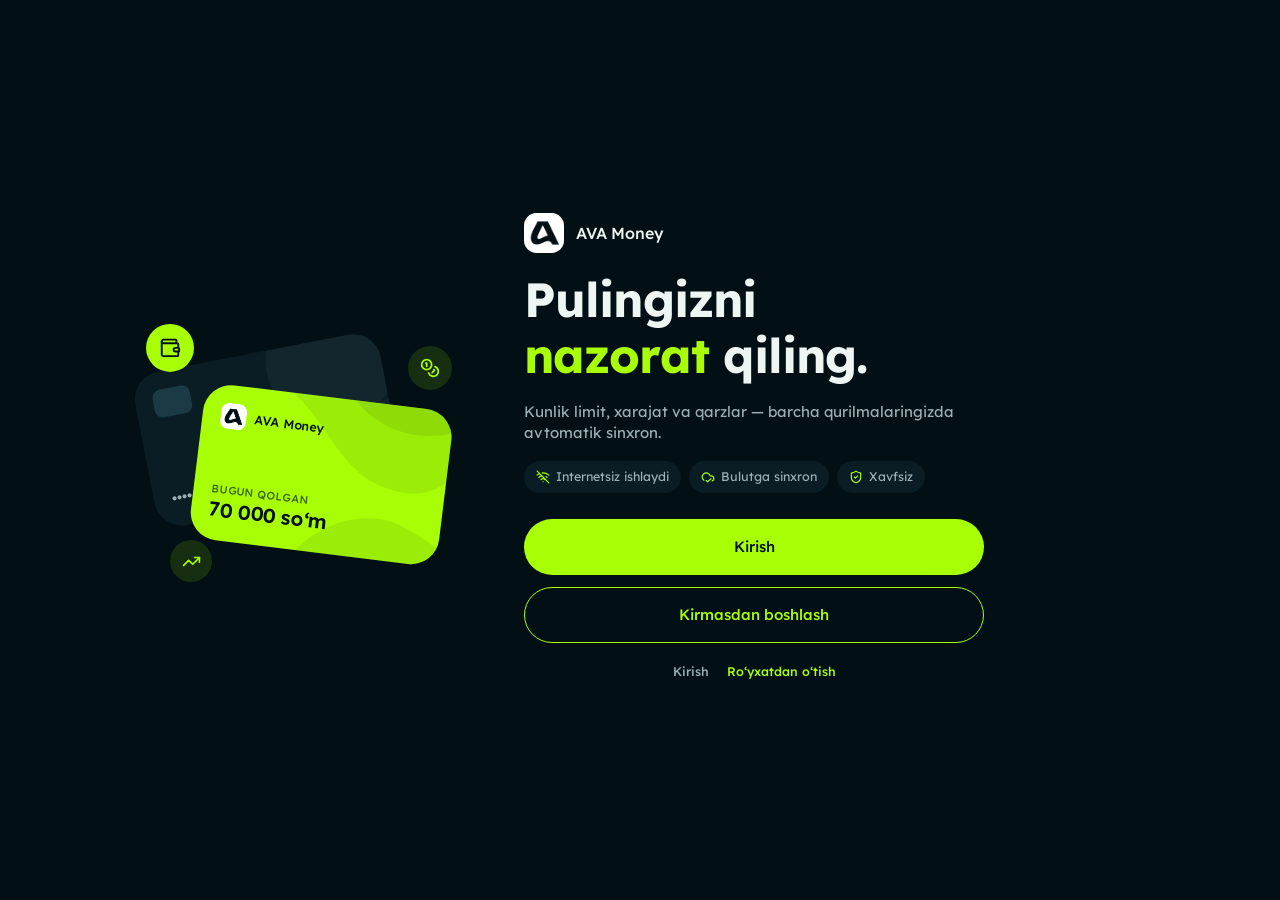
==== index.html @ 89e7044a "Deploy 2026-11-10T18:41:26Z" ====
<!doctype html>
<html lang="uz">
  <head>
    <meta charset="UTF-8" />
    <meta name="viewport" content="width=device-width, initial-scale=1, maximum-scale=1, user-scalable=no, viewport-fit=cover" />
    <meta name="theme-color" content="#020F14" />
    <link rel="icon" type="image/png" href="./favicon.png" />
    <link rel="apple-touch-icon" href="./apple-touch-icon.png" />
    <title>AVA Money</title>
    <script src="https://telegram.org/js/telegram-web-app.js"></script>
    <style>
      @font-face { font-family: 'Lexend-Regular'; src: url('./fonts/Lexend-Regular.ttf') format('truetype'); font-display: swap; }
      @font-face { font-family: 'Lexend-Medium'; src: url('./fonts/Lexend-Medium.ttf') format('truetype'); font-display: swap; }
      @font-face { font-family: 'Lexend-SemiBold'; src: url('./fonts/Lexend-SemiBold.ttf') format('truetype'); font-display: swap; }
      @font-face { font-family: 'Lexend-Bold'; src: url('./fonts/Lexend-Bold.ttf') format('truetype'); font-display: swap; }
      html, body, #root { height: 100%; margin: 0; background: #020F14; }
      body { overflow: hidden; overscroll-behavior: none; -webkit-tap-highlight-color: transparent; -webkit-text-size-adjust: 100%; font-family: 'Lexend-Regular', system-ui, sans-serif; }
      #root { display: flex; flex-direction: column; }
      input, textarea { font-family: inherit; }
      /* Brauzerning o'z fokus ramkasi kerak emas: maydon konteynerining o'z fokus chegarasi bor. */
      input, textarea, select, [contenteditable] { outline: none !important; box-shadow: none; -webkit-tap-highlight-color: transparent; }
      input:focus, textarea:focus { outline: none !important; }
      /* Tugmalar (Pressable → [role=button], [tabindex]) bosilganda brauzer chegarasi chiqmasin. */
      button:focus, [role]:focus, [tabindex]:focus, *:focus-visible { outline: none !important; }
    </style>
    <script type="module" crossorigin src="./assets/index-D7choMnL.js"></script>
  </head>
  <body>
    <div id="root"></div>
  </body>
</html>
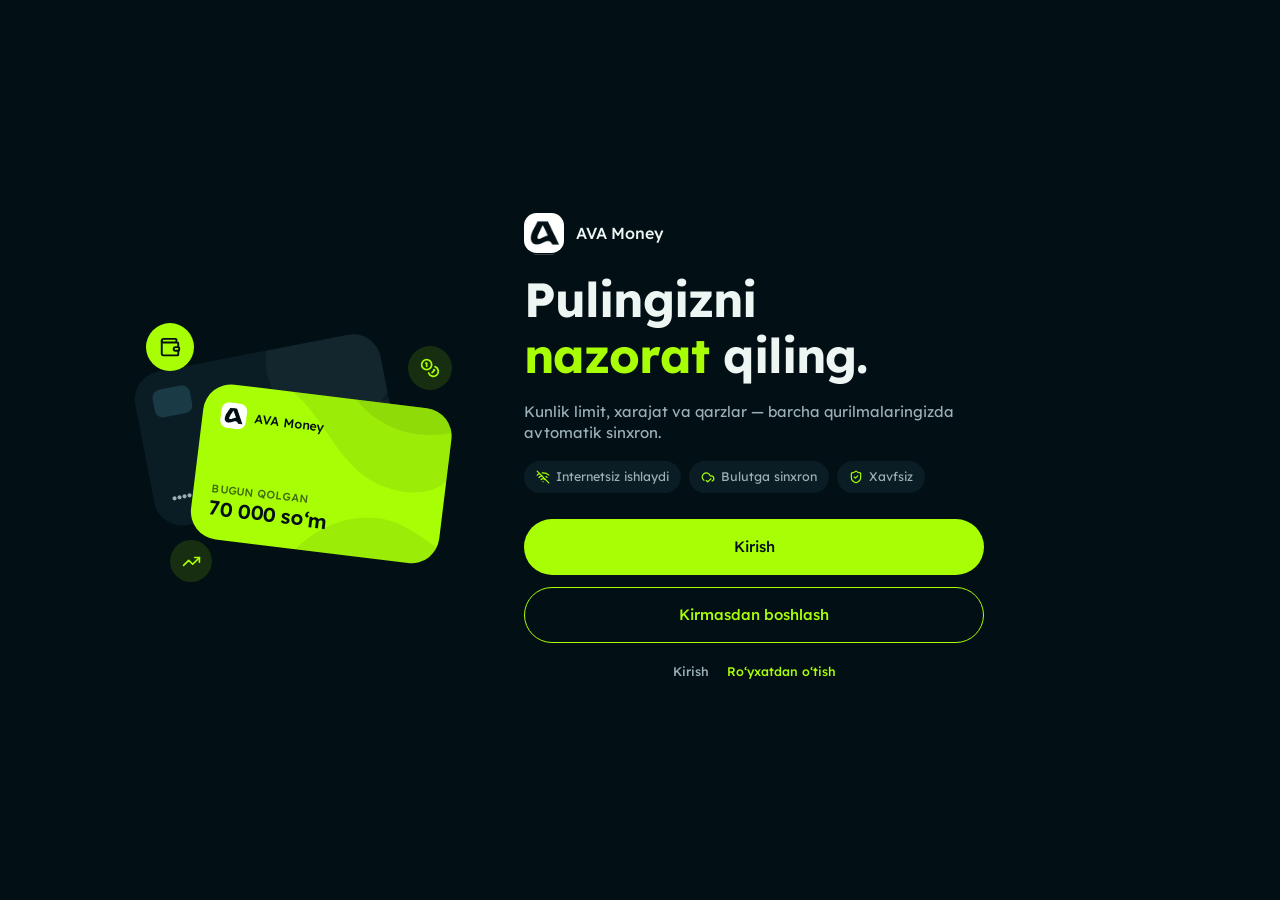
==== commit 6fd443ee: "Deploy 2026-11-10T18:52:54Z" ====
--- a/index.html
+++ b/index.html
@@ -23,7 +23,7 @@
       /* Tugmalar (Pressable → [role=button], [tabindex]) bosilganda brauzer chegarasi chiqmasin. */
       button:focus, [role]:focus, [tabindex]:focus, *:focus-visible { outline: none !important; }
     </style>
-    <script type="module" crossorigin src="./assets/index-D7choMnL.js"></script>
+    <script type="module" crossorigin src="./assets/index-BForHtop.js"></script>
   </head>
   <body>
     <div id="root"></div>
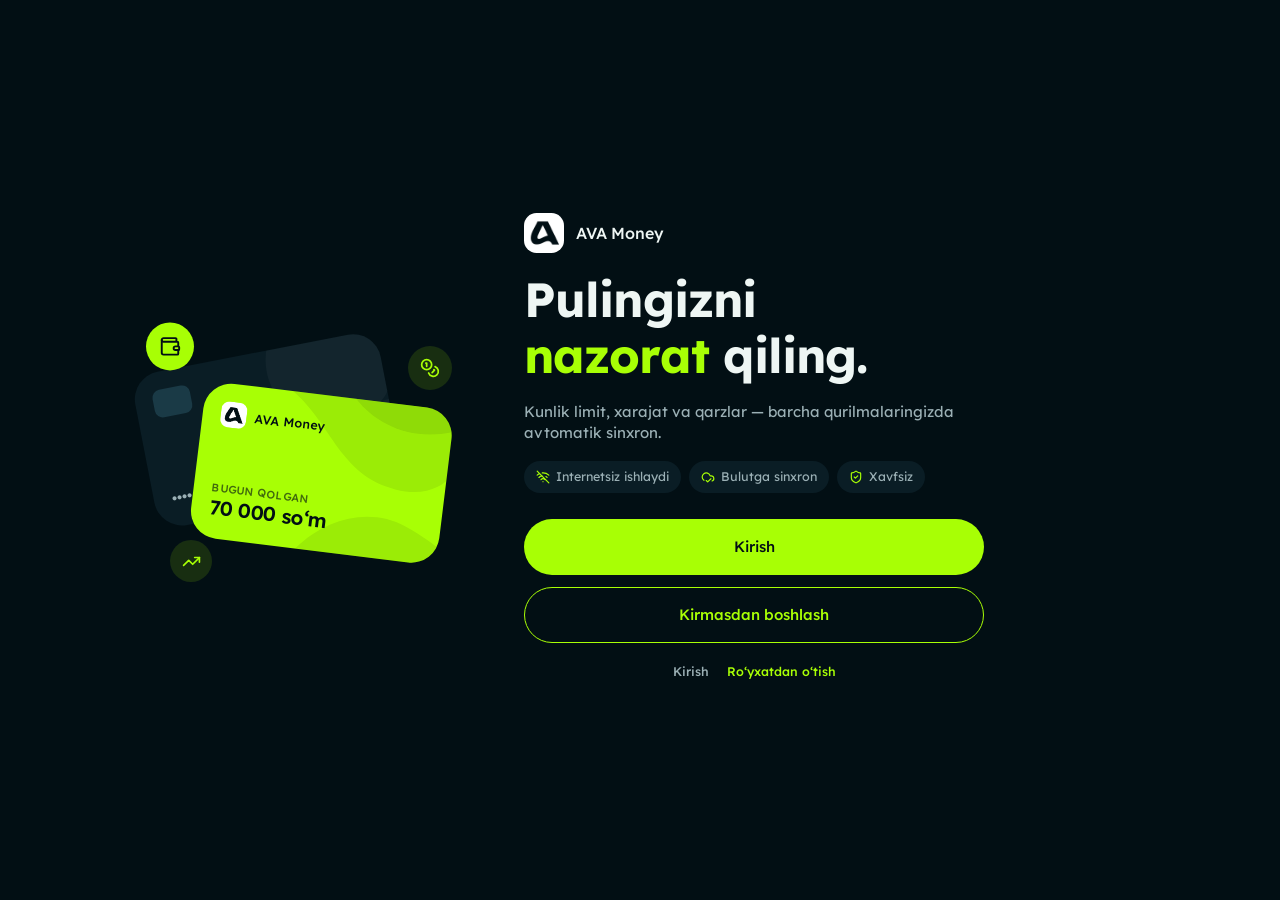
==== commit 3eca0996: "Deploy 2026-11-10T19:54:46Z" ====
--- a/index.html
+++ b/index.html
@@ -23,7 +23,7 @@
       /* Tugmalar (Pressable → [role=button], [tabindex]) bosilganda brauzer chegarasi chiqmasin. */
       button:focus, [role]:focus, [tabindex]:focus, *:focus-visible { outline: none !important; }
     </style>
-    <script type="module" crossorigin src="./assets/index-BForHtop.js"></script>
+    <script type="module" crossorigin src="./assets/index-DG8L0atg.js"></script>
   </head>
   <body>
     <div id="root"></div>
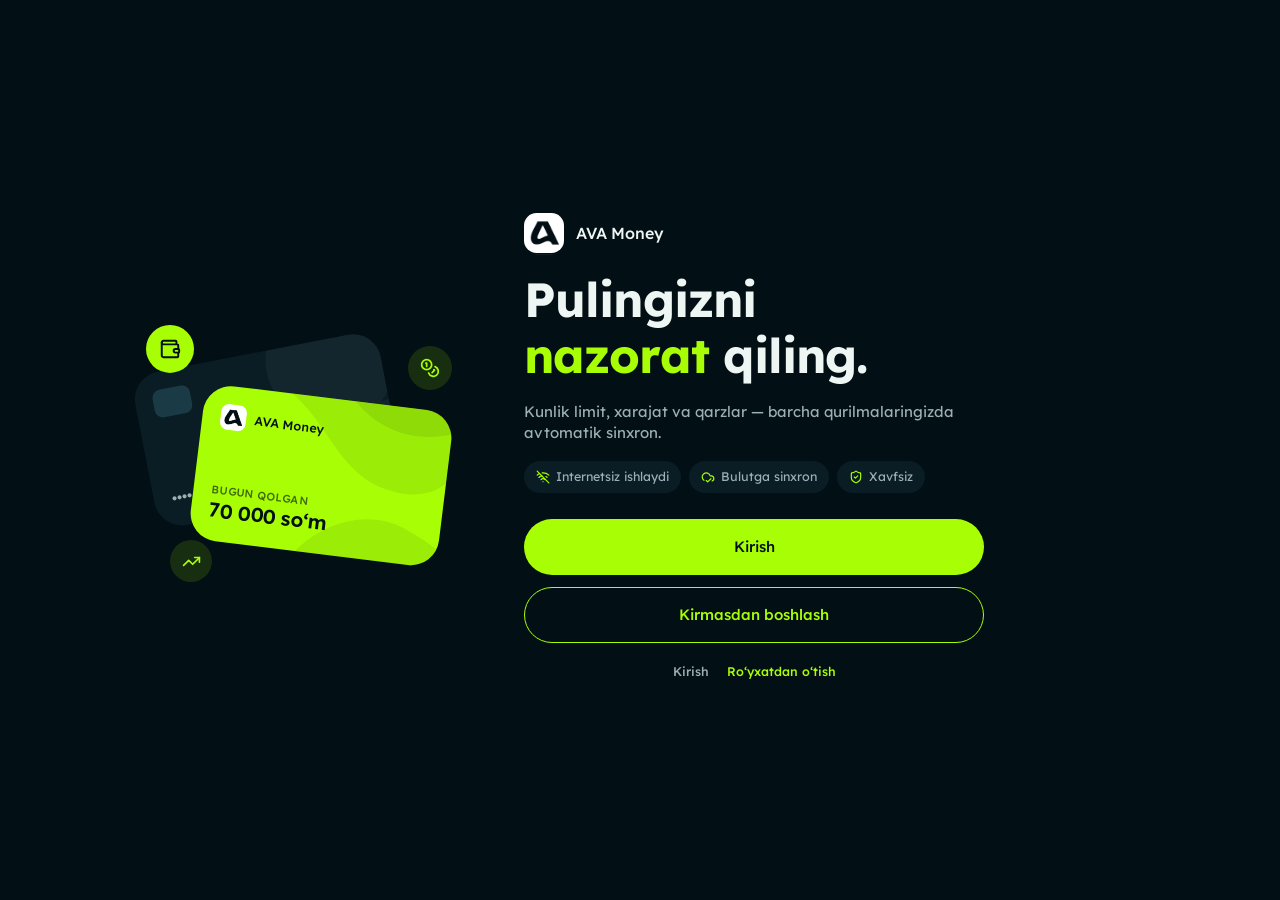
==== commit 86efcf5a: "Deploy 2026-11-15T07:06:22Z" ====
--- a/index.html
+++ b/index.html
@@ -23,7 +23,7 @@
       /* Tugmalar (Pressable → [role=button], [tabindex]) bosilganda brauzer chegarasi chiqmasin. */
       button:focus, [role]:focus, [tabindex]:focus, *:focus-visible { outline: none !important; }
     </style>
-    <script type="module" crossorigin src="./assets/index-DG8L0atg.js"></script>
+    <script type="module" crossorigin src="./assets/index-BQUIMfyu.js"></script>
   </head>
   <body>
     <div id="root"></div>
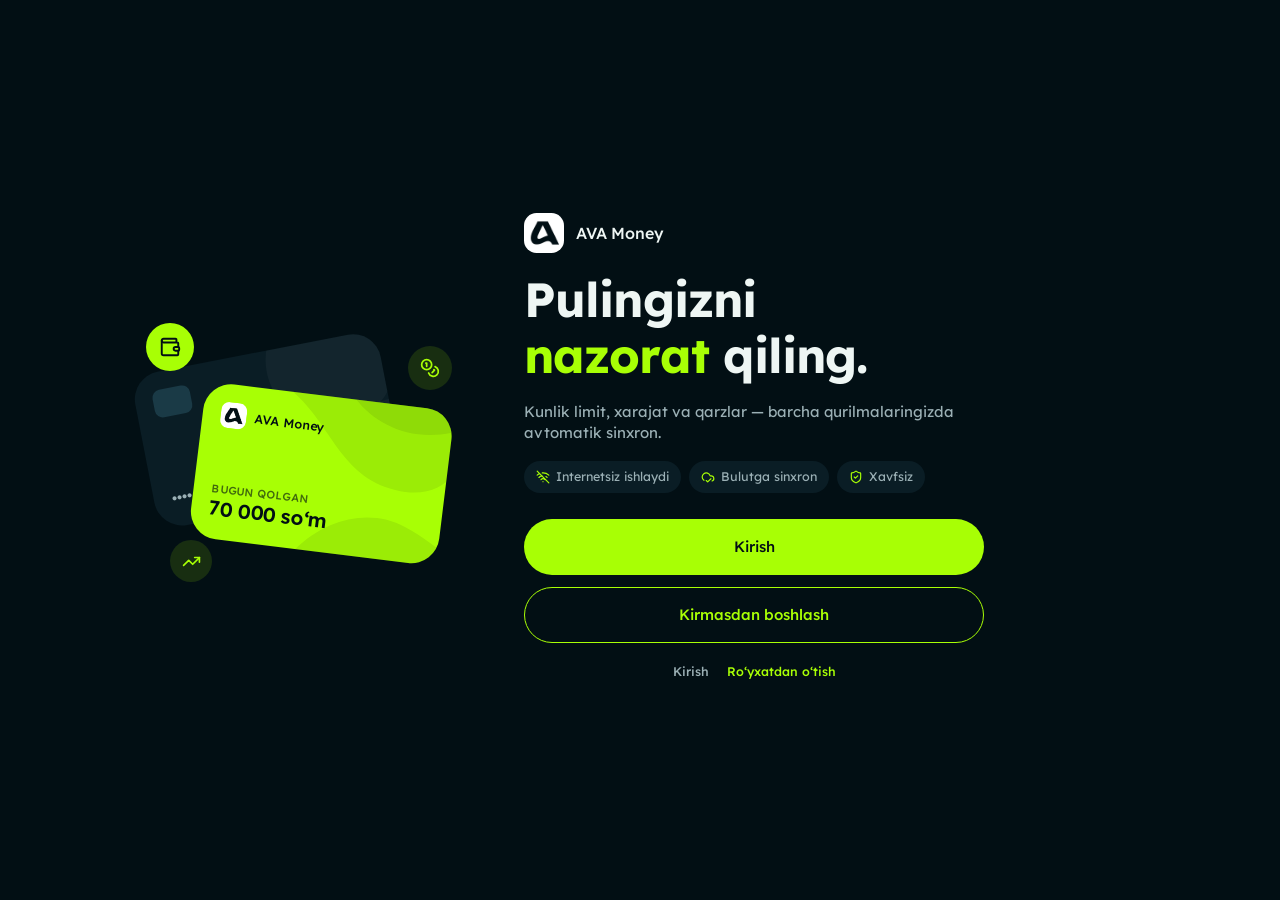
==== commit c6f5360b: "Deploy 2026-11-15T18:46:04Z" ====
--- a/index.html
+++ b/index.html
@@ -23,7 +23,7 @@
       /* Tugmalar (Pressable → [role=button], [tabindex]) bosilganda brauzer chegarasi chiqmasin. */
       button:focus, [role]:focus, [tabindex]:focus, *:focus-visible { outline: none !important; }
     </style>
-    <script type="module" crossorigin src="./assets/index-BQUIMfyu.js"></script>
+    <script type="module" crossorigin src="./assets/index-1SrjYCuf.js"></script>
   </head>
   <body>
     <div id="root"></div>
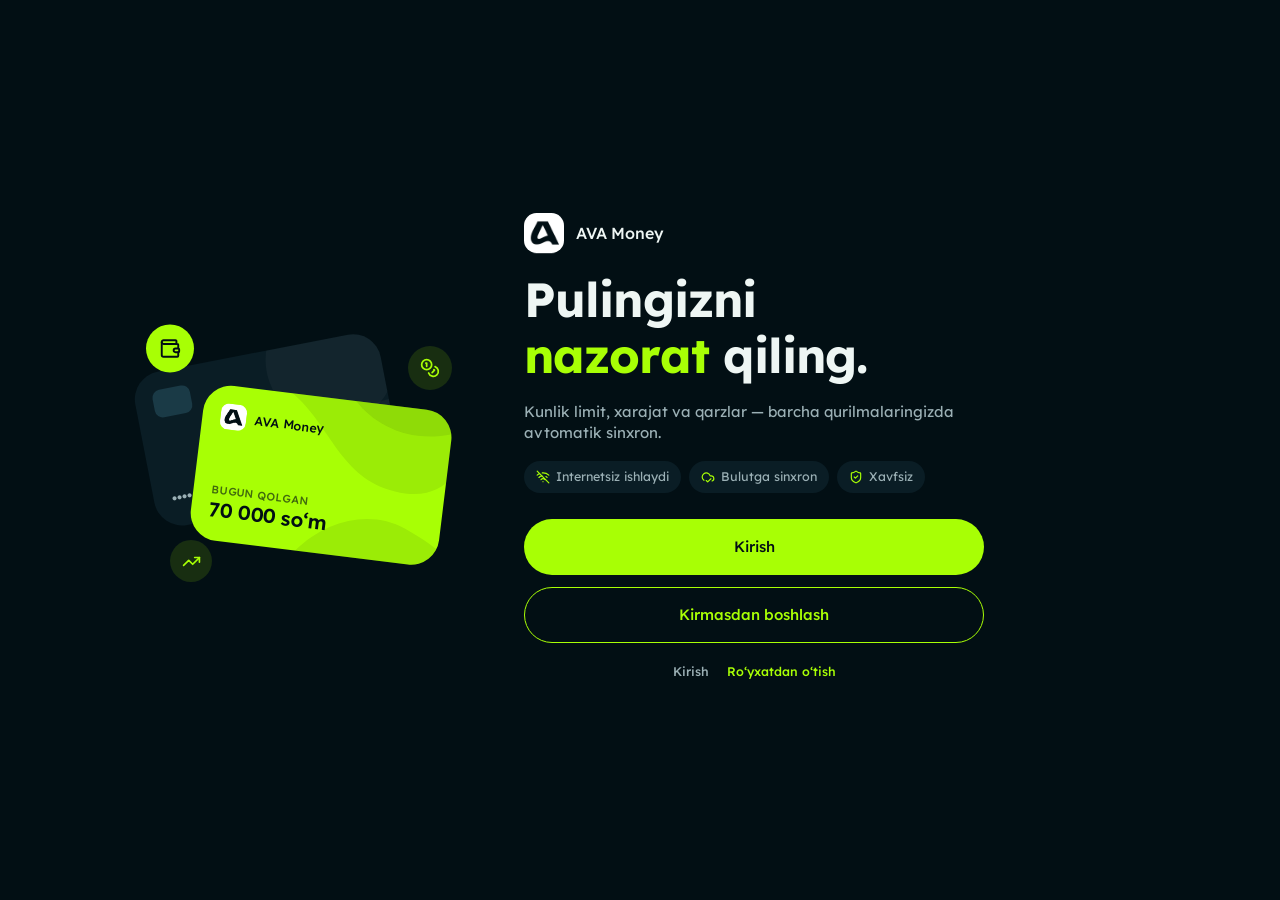
==== commit 067bedbd: "Deploy 2026-11-15T21:17:26Z" ====
--- a/index.html
+++ b/index.html
@@ -23,7 +23,7 @@
       /* Tugmalar (Pressable → [role=button], [tabindex]) bosilganda brauzer chegarasi chiqmasin. */
       button:focus, [role]:focus, [tabindex]:focus, *:focus-visible { outline: none !important; }
     </style>
-    <script type="module" crossorigin src="./assets/index-1SrjYCuf.js"></script>
+    <script type="module" crossorigin src="./assets/index-DMHmzZsn.js"></script>
   </head>
   <body>
     <div id="root"></div>
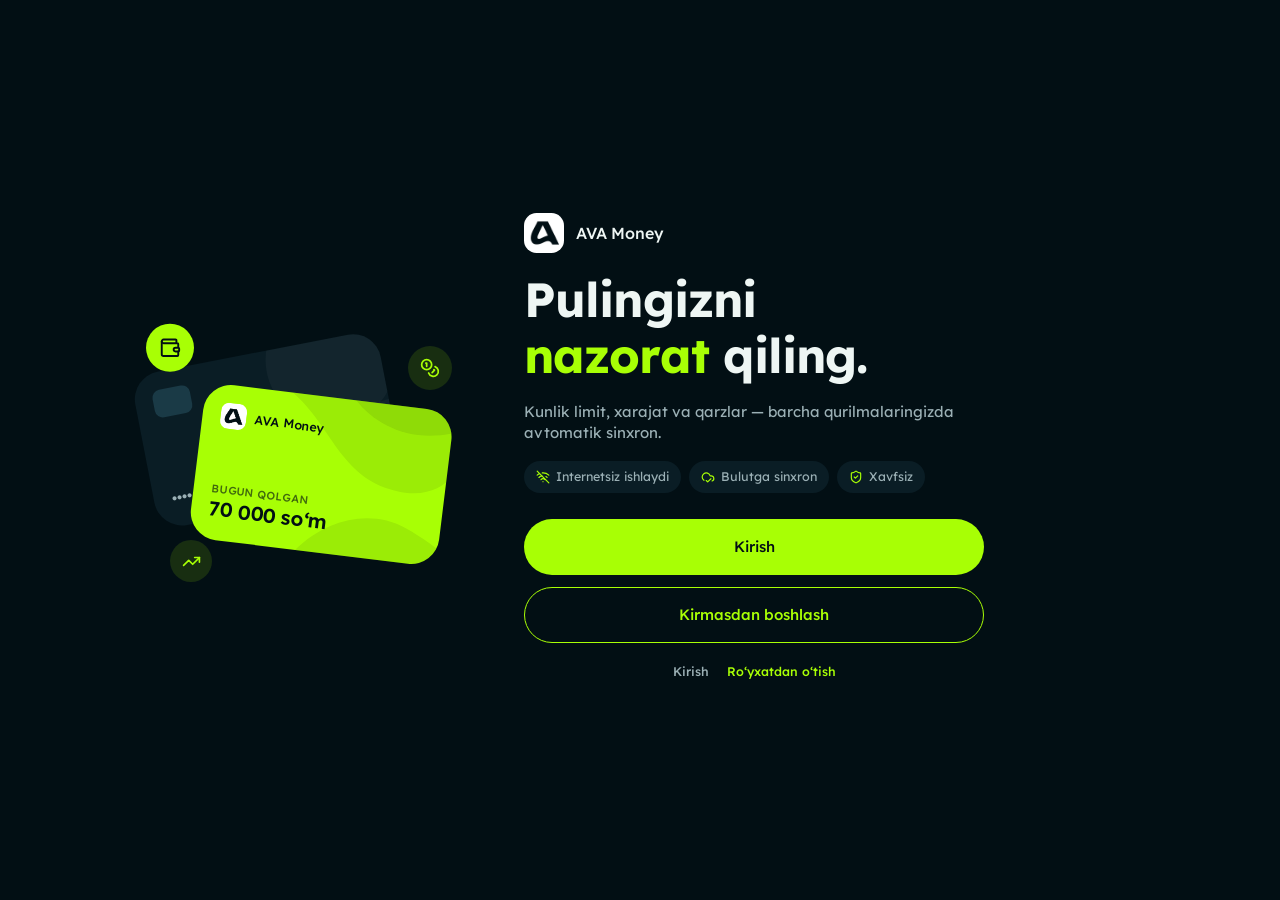
==== commit dee58c36: "Deploy 2026-11-15T21:22:16Z" ====
--- a/index.html
+++ b/index.html
@@ -23,7 +23,7 @@
       /* Tugmalar (Pressable → [role=button], [tabindex]) bosilganda brauzer chegarasi chiqmasin. */
       button:focus, [role]:focus, [tabindex]:focus, *:focus-visible { outline: none !important; }
     </style>
-    <script type="module" crossorigin src="./assets/index-DMHmzZsn.js"></script>
+    <script type="module" crossorigin src="./assets/index-BuWAlE8y.js"></script>
   </head>
   <body>
     <div id="root"></div>
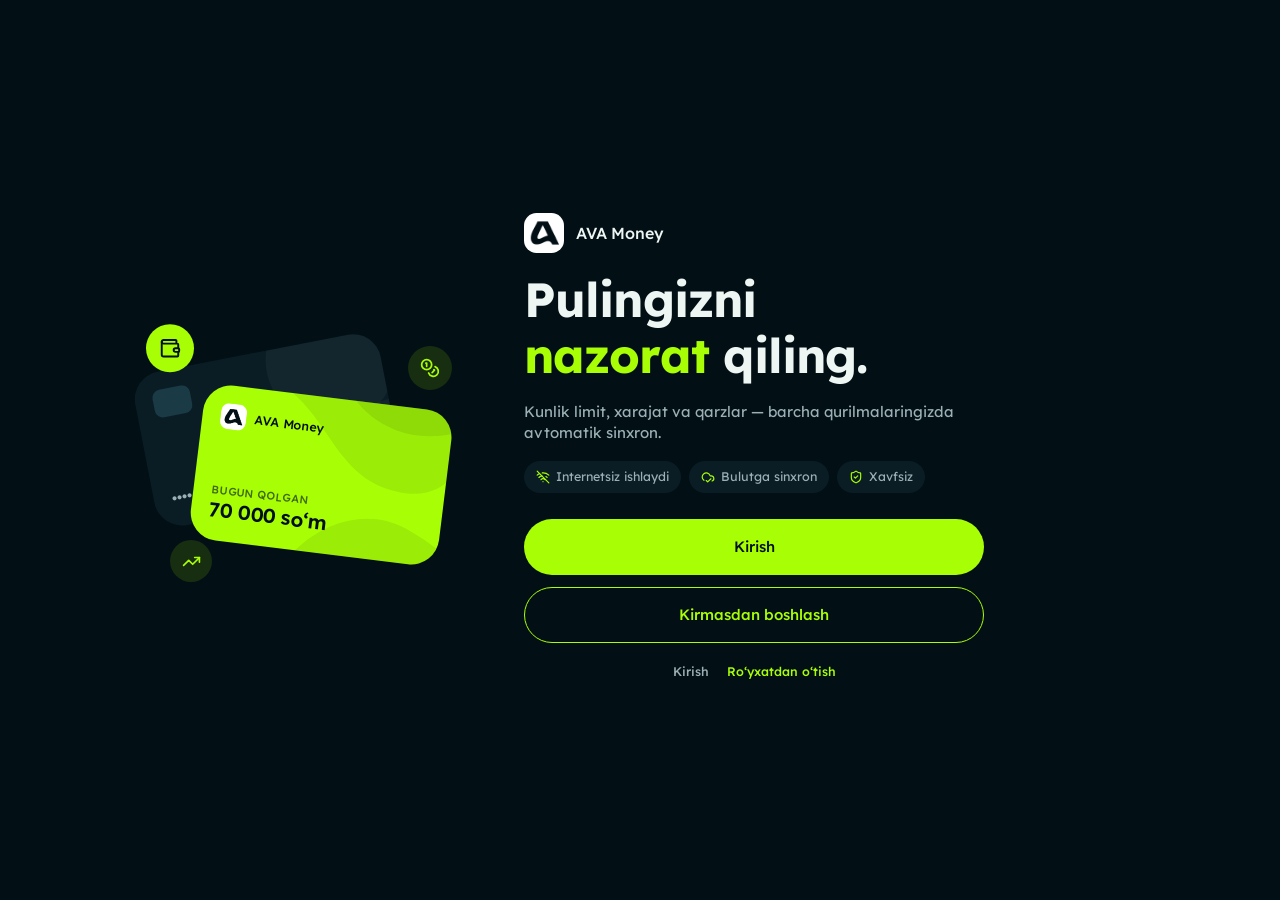
==== commit 495dde29: "Deploy 2026-11-16T05:11:35Z" ====
--- a/index.html
+++ b/index.html
@@ -23,7 +23,7 @@
       /* Tugmalar (Pressable → [role=button], [tabindex]) bosilganda brauzer chegarasi chiqmasin. */
       button:focus, [role]:focus, [tabindex]:focus, *:focus-visible { outline: none !important; }
     </style>
-    <script type="module" crossorigin src="./assets/index-BuWAlE8y.js"></script>
+    <script type="module" crossorigin src="./assets/index-BwDxp-a3.js"></script>
   </head>
   <body>
     <div id="root"></div>
